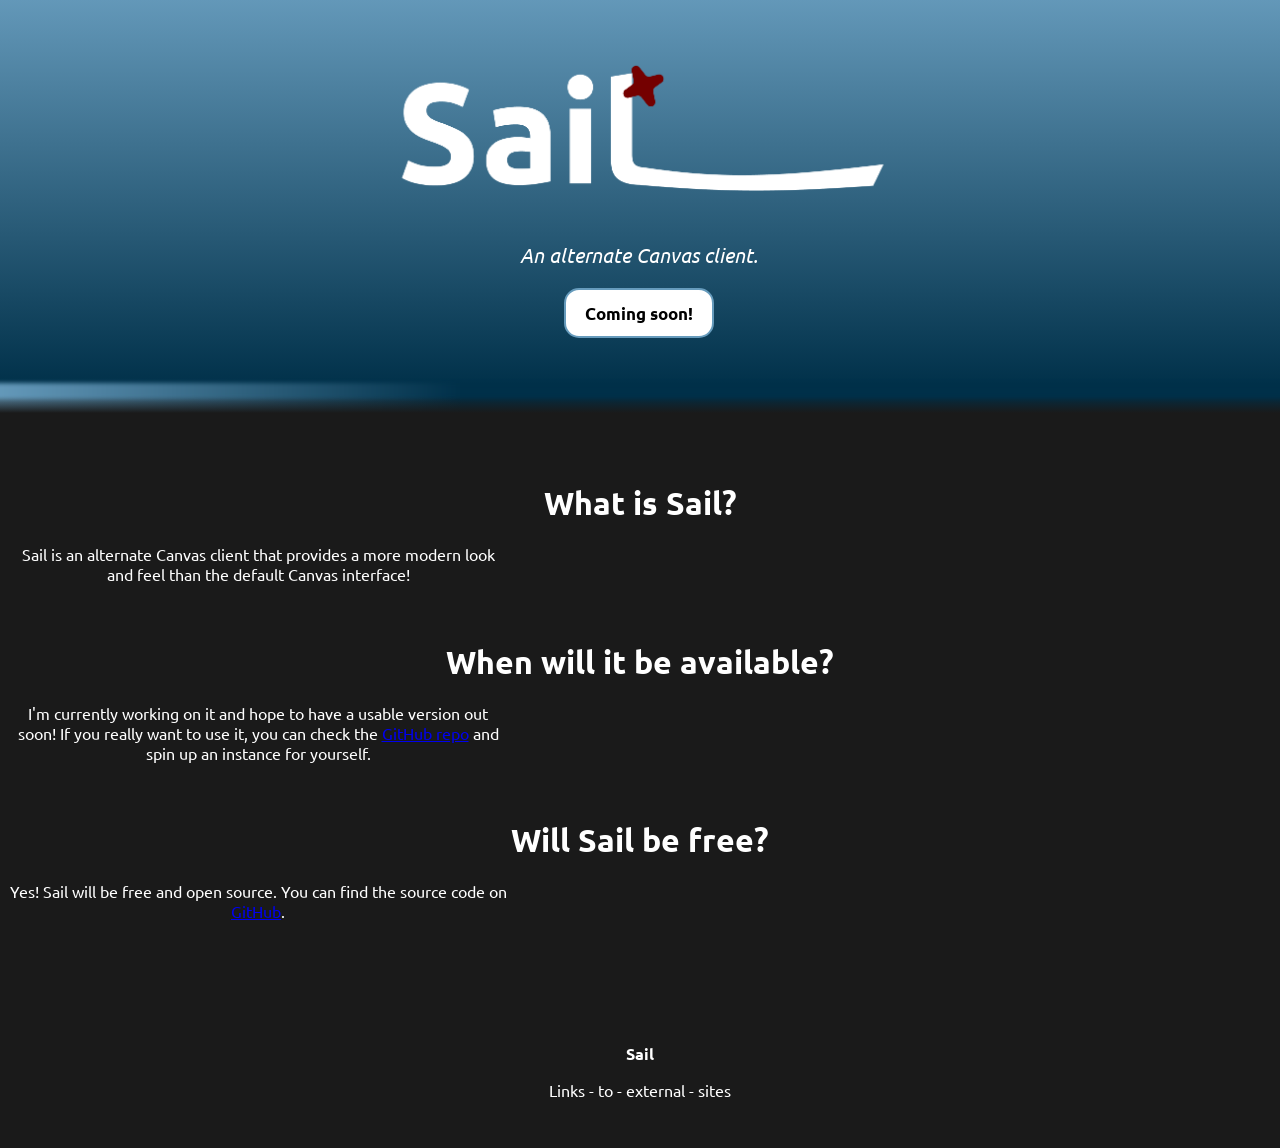
==== public/index.html @ f98aa81c "first commit" ====
<!DOCTYPE html>
<html lang="en">
    <head>
        <meta charset="UTF-8">
        <meta name="viewport" content="width=device-width, initial-scale=1.0">
        <link rel="stylesheet" href="styles.css">
        <title>Sail | An alternate Canvas client</title>
    </head>
    <body>
        <div class="tophead">
        <img src="images/sail.png" alt="Sail Logo" class="logo">
        <p><i>An alternate Canvas client.</i></p>
        <button class="logobutton">Coming soon!</button>
        </div>
        <div class="divider"></div>
        <div class="graddiv"></div>
        <div class="graddiv2"></div>
        <br>
        <div class="content">
            <h1>What is Sail?</h1>
            <p>Sail is an alternate Canvas client that provides a more modern look and feel than the default Canvas interface! </p>
            <br>
            <h1>When will it be available?</h1>
            <p>I'm currently working on it and hope to have a usable version out soon! If you really want to use it, you can check the <a href="https://github.com/theepicstudent/sail-client">GitHub repo</a> and spin up an instance for yourself.</p>
            <br>
            <h1>Will Sail be free?</h1>
            <p>Yes! Sail will be free and open source. You can find the source code on <a href="https://github.com/theepicstudent/sail-client">GitHub</a>.</p>
            <br>
        </div>
        <footer>
            <p><b>Sail</b></p>
            <p>Links - to - external - sites</p>
        </footer>
    </body>
</html>
---- public/styles.css ----
@import url('https://fonts.googleapis.com/css2?family=Ubuntu:ital,wght@0,300;0,400;0,500;0,700;1,300;1,400;1,500;1,700&display=swap');

body {
    background: #1A1A1A;
    color: white;
    font-family: "Ubuntu", sans-serif;
    overflow-x: hidden;
}
.tophead {
    background-image: linear-gradient(to bottom, #669BBC, #003049);
    width: 103%;
    margin: -20px;
    background-position: center;
    background-repeat: no-repeat;
    justify-content: center;
    align-content: center;
    text-align: center;
    overflow-x: hidden;
    padding-bottom: 50px;
}
.tophead p {
    margin-top: -20px;
    font-size: 20px;
}
.logo {
    align-self: center;
    width: 80%;
}
.logobutton {
    border-style: solid;
    border-color:#669BBC;
    width: 150px;
    height: 50px;
    border-radius: 15px;
    background-color: white;
    font-family: "Ubuntu", sans-serif;
    font-size: 17px;
    font-weight: bold;
    transition: 0.3s;
}
.logobutton:hover {
    background-color: #669BBC;
    border-color: white;
    color: white;
    transition: 0.3s;
}
.divider {
    width: 150%;
    margin-left: -20px;
    margin-top: 15px;
    height: 15px;
    background: linear-gradient(90deg, #669BBC 0%, #003049 25%, #003049 75%, #669BBC 100%);
    animation: scroll 10s linear infinite;
    filter: blur(2px);
}
.graddiv {
    width: 150%;
    margin-left: -20px;
    margin-top: -5px;
    height: 20px;
    background: linear-gradient(90deg, #669BBC 0%, #003049 25%, #003049 75%, #669BBC 100%);
    animation: scroll 10s linear infinite
}
.graddiv2 {
    width: 150%;
    margin-left: -20px;
    margin-top: -20px;
    height: 20px;
    background: linear-gradient(to bottom, transparent, #1A1A1A)
}
.content {
    margin-top: 50px;
    text-align: center;
}
.content h1 {
    margin-bottom: 20px;
}
.content p {
    justify-self: center;
    max-width: 500px;
}
footer {
    margin-top: 50px;
    padding: 20px;
    align-items: center;
    text-align: center;
}
.course-card {
    position: relative;
    width: 275px;
    height: 126.5px;
    border-radius: 15px;
    background: #ffffffa7;
    overflow: hidden;
    box-sizing: border-box;
    margin: 20px;
}

.course-card::before {
    content: "";
    position: absolute;
    top: 0;
    left: 0;
    width: 100%;
    height: 5.5px;
    background: #669BBC;
    z-index: 2;
}
.course-card__image {
    position: absolute;
    inset: 0 0 auto 0;
    height: 100%;
    background: url('images/checker.png') no-repeat;
    background-size: cover;
    background-position: center;
    background-blend-mode: soft-light;
    border-radius: 15px 15px 0 0;
}
.course-card__fore {
    position: absolute;
    inset: 55px 0 auto 0;
    height: 72px;
    background: #ffffff73;
    border-radius: 0 0 15px 15px;
}
.course-card__meta {
    position: absolute;
    left: 10px;
    top: 63.8px;
    right: 10px;
}

.course-card__title {
    margin: 0;
    color: #000000;
    font-size: 12px;
    font-weight: 400;
    line-height: normal;
    white-space: nowrap;
    overflow: hidden;
    text-overflow: ellipsis;
}

.course-card__subtitle {
    margin: 2px 0 0;
    color: #000;
    font-size: 10px;
    font-style: italic;
    font-weight: 400;
    line-height: normal;
}
.courses {
    max-height: 80%;
    min-height: 115px;
    width: 650px;
    background-color: #00000053;
    border-radius: 15px;
    padding: 15px;
    justify-content: center;
    align-content: start;
    display: flex;
    flex-direction: row;
    flex-wrap: wrap;
    position:absolute;
}
.courseinfo {
    max-height: 80%;
    min-height: 115px;
    width: 650px;
    background-color: #00000053;
    border-radius: 15px;
    padding: 15px;
    justify-content: center;
    align-content: start;
    display: flex;
    flex-direction: row;
    flex-wrap: wrap;
    position:absolute;
}
.courseinfo__card {
    width: 310px;
    height: 103px;
    text-align: center;
    align-content: center;
}
.loader {
    width: 75px;
    height: 75px;
    animation: spin 2s linear infinite;
}
.left {
    width: 50%;
    display: flex;
    align-items: center;
    justify-content:center;
    height: 100vh;
}
.all {
    width: 100vw;
    height: 100vh;
    display: flex;
    flex-direction: row;
}
.right {
    width: 50%;
    display: flex;
    align-items: center;
    justify-content:center;
    height: 100vh;
}
@keyframes spin {
    0% {
        rotate: 0deg;
    }
    100% {
        rotate: 360deg;
    }
}
@keyframes scroll {
    0% {
        background-position-x: 0px;
    }
    100% {
        background-position-x: 150vw;
    }
}
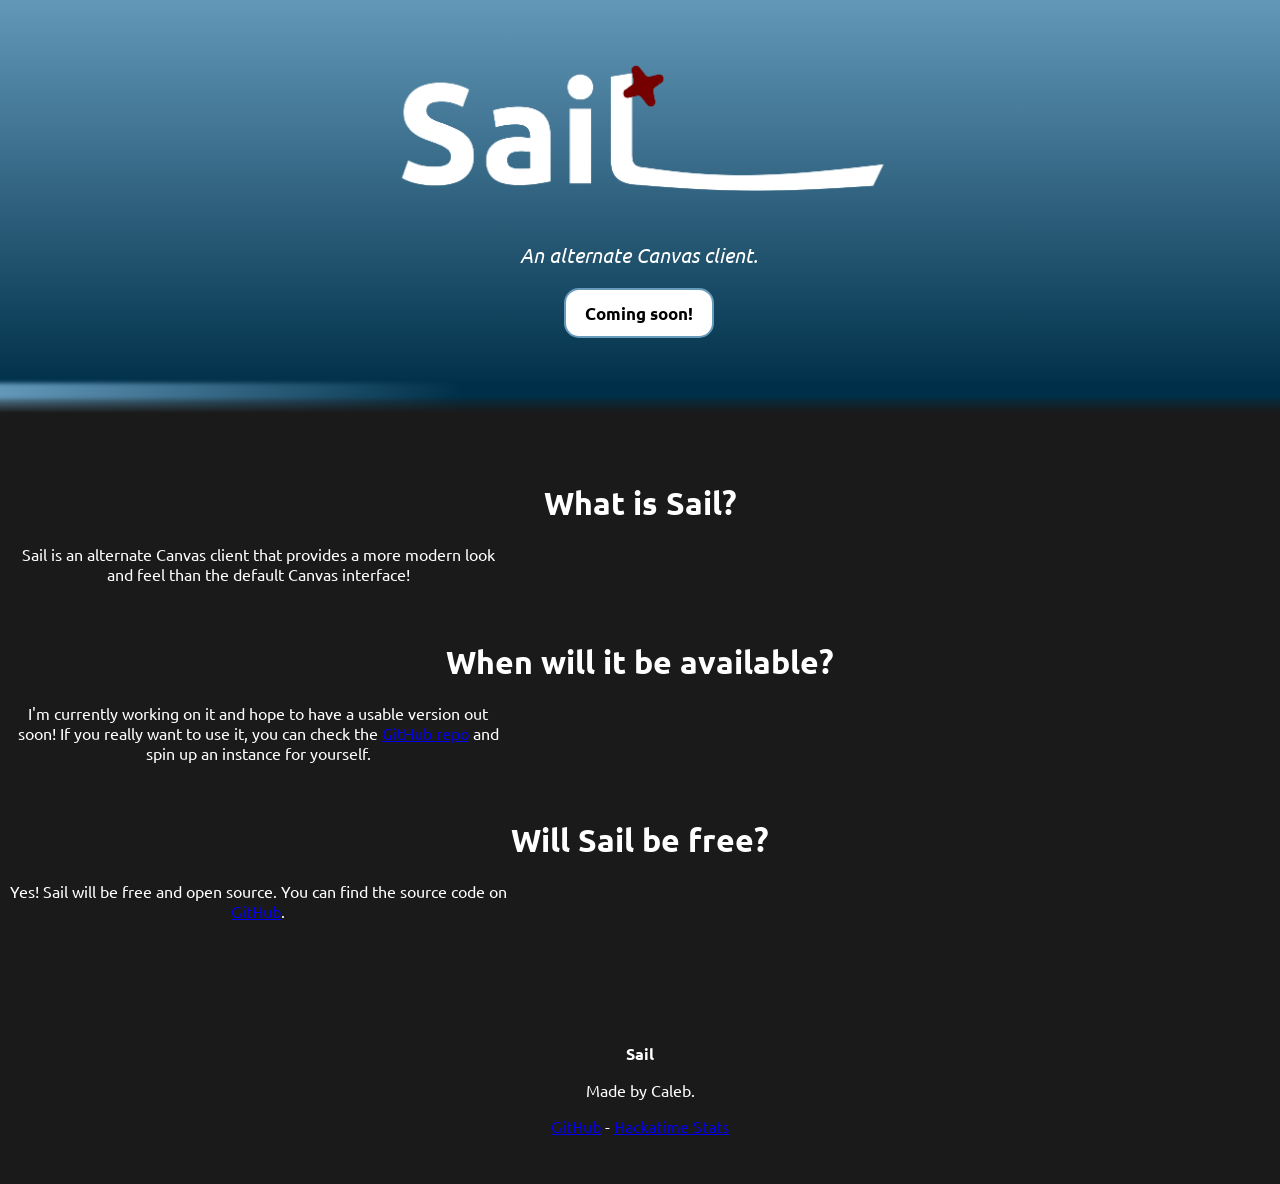
==== commit 0440f888: "quick link fix in index.html" ====
--- a/public/index.html
+++ b/public/index.html
@@ -18,7 +18,7 @@
         <br>
         <div class="content">
             <h1>What is Sail?</h1>
-            <p>Sail is an alternate Canvas client that provides a more modern look and feel than the default Canvas interface! </p>
+            <p>Sail is an alternate Canvas client that provides a more modern look and feel than the default Canvas interface!</p>
             <br>
             <h1>When will it be available?</h1>
             <p>I'm currently working on it and hope to have a usable version out soon! If you really want to use it, you can check the <a href="https://github.com/theepicstudent/sail-client">GitHub repo</a> and spin up an instance for yourself.</p>
@@ -29,7 +29,8 @@
         </div>
         <footer>
             <p><b>Sail</b></p>
-            <p>Links - to - external - sites</p>
+            <p>Made by Caleb.</p>
+            <p><a href="https://github.com/theepicstudent/sail-client">GitHub</a> - <a href="https://hackatime.hackclub.com/@TheEpicStudent/project/sail">Hackatime Stats</a></p>
         </footer>
     </body>
 </html>
